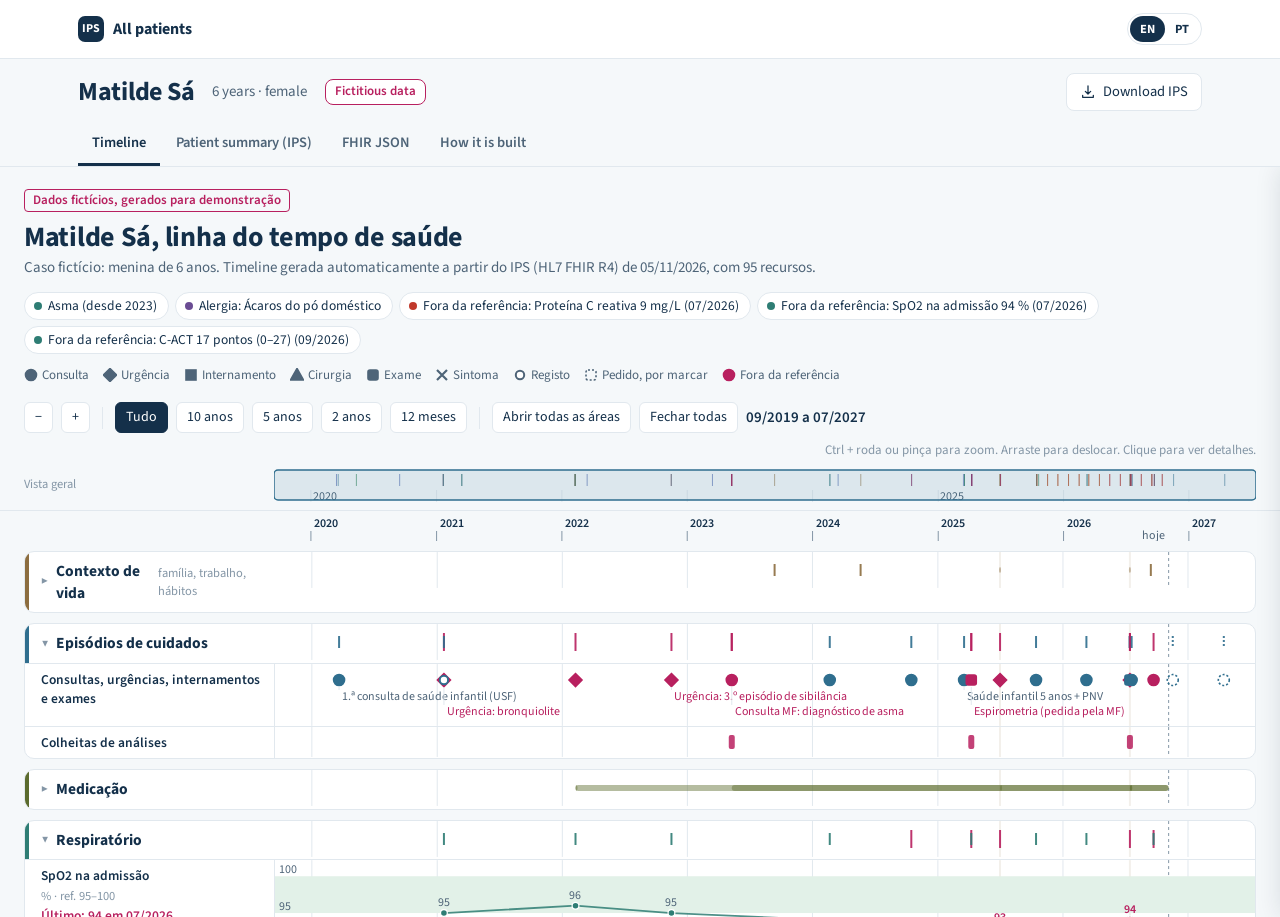
==== patient.html @ 8f0e1347 "Virtual patients: IPS (FHIR R4) to interactive health timeline Five fictitious patients stored as In" ====
<!DOCTYPE html>
<html lang="en">
<head>
<meta charset="utf-8">
<meta name="viewport" content="width=device-width, initial-scale=1">
<title>Virtual patient · IPS → timeline</title>
<link rel="preconnect" href="https://fonts.googleapis.com">
<link href="https://fonts.googleapis.com/css2?family=Source+Sans+3:wght@400;600;700&display=swap" rel="stylesheet">
<link rel="stylesheet" href="assets/app.css">
<link rel="icon" href="data:image/svg+xml,%3Csvg xmlns='http://www.w3.org/2000/svg' viewBox='0 0 32 32'%3E%3Crect width='32' height='32' rx='7' fill='%2314304A'/%3E%3Cpath d='M5 16h22M10 11v10M16 8v16M22 12v8' stroke='white' stroke-width='2.4' stroke-linecap='round'/%3E%3C/svg%3E">
</head>
<body>
<div class="top"><div class="wrap top-in">
  <a class="brand" href="./" id="backLink"><span class="dot">IPS</span><span class="t" data-t="back">All patients</span></a>
  <div class="lang" role="group" aria-label="Language"><button data-lang="en" aria-pressed="true">EN</button><button data-lang="pt" aria-pressed="false">PT</button></div>
</div></div>

<div class="wrap">
  <div class="phead">
    <h1 id="pname">…</h1>
    <span class="meta" id="pmeta"></span>
    <span class="fict-note" data-t="fict">Fictitious data</span>
    <div class="tools"><a class="btn" id="dl" download>Download IPS</a></div>
  </div>
  <div class="tabs" role="tablist">
    <button role="tab" id="tab-timeline" aria-controls="timeline" data-tab="timeline" data-t="tTimeline">Timeline</button>
    <button role="tab" id="tab-summary" aria-controls="summary" data-tab="summary" data-t="tSummary">Patient summary (IPS)</button>
    <button role="tab" id="tab-json" aria-controls="json" data-tab="json" data-t="tJson">FHIR JSON</button>
    <button role="tab" id="tab-how" aria-controls="how" data-tab="how" data-t="tHow">How it is built</button>
  </div>
</div>
<div style="border-top:1px solid var(--grid)"></div>

<section class="panel" id="timeline" role="tabpanel" aria-labelledby="tab-timeline"><iframe id="tl-frame" title="Timeline"></iframe></section>
<section class="panel wrap" id="summary" role="tabpanel" aria-labelledby="tab-summary" hidden><div class="ips" id="ipsView"></div></section>
<section class="panel wrap" id="json" role="tabpanel" aria-labelledby="tab-json" hidden>
  <div class="jsonbar">
    <div class="lang" role="group" style="margin-left:0" id="jsonSwitch"><button data-j="ips" aria-pressed="true" data-t="showIps">IPS</button><button data-j="tl" aria-pressed="false" data-t="showTl">Timeline</button></div>
    <button id="copyJson"></button>
    <span class="muted small" data-t="jsonNote"></span>
  </div>
  <pre class="json" id="jsonView"></pre>
</section>
<section class="panel wrap" id="how" role="tabpanel" aria-labelledby="tab-how" hidden><div class="how" id="howView"></div></section>

<script src="assets/app.js"></script>
<script src="assets/ips2timeline.js"></script>
<script src="assets/ips-viewer.js"></script>
<script>
(async function () {
  const { t, esc, I, lang } = APP;
  const id = new URLSearchParams(location.search).get("id") || "matilde-sa";
  const index = await fetch("patients/index.json").then(r => r.json()).catch(() => []);
  const P = index.find(p => p.id === id);
  if (!P) { document.getElementById("pname").textContent = t("err"); return; }
  let ips, tl, jsonMode = "ips";
  try { ips = await fetch(P.ips).then(r => r.json()); } catch (e) { document.getElementById("pname").textContent = t("err"); return; }
  tl = ips2timeline(ips);

  const dl = document.getElementById("dl");
  dl.href = P.ips; dl.setAttribute("download", P.id + "-ips.json");

  function header() {
    document.getElementById("pname").textContent = P.name;
    document.getElementById("pmeta").textContent = `${P.age} ${t("years")} · ${t(P.gender)}`;
    document.title = `${P.name} · ${t("brand")}`;
    dl.innerHTML = I.dl + esc(t("download"));
    document.getElementById("copyJson").innerHTML = I.copy + esc(t("copy"));
  }

  // Timeline: the engine is a standalone page; inject the converted data and load it in an iframe.
  const engine = await fetch("assets/timeline-engine.html").then(r => r.text());
  const payload = JSON.stringify(tl).replace(/<\//g, "<\\/");
  const html = engine.replace("/*DATA_START*/null/*DATA_END*/", () => "/*DATA_START*/" + payload + "/*DATA_END*/");
  document.getElementById("tl-frame").srcdoc = html;

  const renderSummary = () => (document.getElementById("ipsView").innerHTML = renderIPS(ips, lang()));
  function renderJson() {
    const src = JSON.stringify(jsonMode === "ips" ? ips : tl, null, 2);
    const hl = esc(src).replace(/(&quot;(?:[^&]|&(?!quot;))*?&quot;)(\s*:)?|\b(-?\d+(?:\.\d+)?)\b|\b(true|false|null)\b/g,
      (m, s, colon, n, b) => s ? `<span class="${colon ? "k" : "s"}">${s}</span>${colon || ""}` : n ? `<span class="n">${n}</span>` : `<span class="b">${b}</span>`);
    document.getElementById("jsonView").innerHTML = hl;
    document.querySelectorAll("#jsonSwitch button").forEach(b => b.setAttribute("aria-pressed", String(b.dataset.j === jsonMode)));
  }
  document.getElementById("jsonSwitch").addEventListener("click", e => { const b = e.target.closest("button"); if (b) { e.stopPropagation(); jsonMode = b.dataset.j; renderJson(); } });
  document.getElementById("copyJson").addEventListener("click", async e => {
    try { await navigator.clipboard.writeText(JSON.stringify(jsonMode === "ips" ? ips : tl, null, 2)); e.currentTarget.innerHTML = I.copy + esc(t("copied")); } catch (_) {}
  });

  function renderHow() {
    const counts = {};
    ips.entry.forEach(e => (counts[e.resource.resourceType] = (counts[e.resource.resourceType] || 0) + 1));
    const groups = tl.groups.map(g => `${g.name} (${g.rows.length})`).join(" · ");
    const pt = lang() === "pt";
    document.getElementById("howView").innerHTML = pt ? `
      <div class="sect"><h2>1. O IPS</h2><p class="muted">Um Bundle FHIR do tipo <code>document</code> com ${ips.entry.length} recursos:
        ${Object.entries(counts).map(([k, v]) => `${v} ${k}`).join(", ")}. O primeiro recurso é a <code>Composition</code>, que organiza as secções do IPS (problemas, alergias, medicação, resultados…).</p></div>
      <div class="sect"><h2>2. O conversor</h2><p class="muted"><a href="assets/ips2timeline.js">ips2timeline.js</a> (cerca de 300 linhas) corre no browser e aplica regras explícitas:</p>
        <table class="tbl maptbl"><tbody>
          <tr><td>Encounter</td><td>evento: AMB consulta, EMER urgência, IMP internamento, VR contacto à distância; <code>status=planned</code> → tracejado</td></tr>
          <tr><td>Procedure · DiagnosticReport</td><td>evento cirurgia / exame; <code>conclusionCode</code> “Abnormal” → destaque</td></tr>
          <tr><td>Observation laboratory</td><td>colheitas e séries por analito; <code>referenceRange</code> por colheita (ex.: gravidez)</td></tr>
          <tr><td>Observation outras</td><td>séries; com <code>effectivePeriod</code> → barras por período</td></tr>
          <tr><td>Observation social-history</td><td>períodos de vida e marcos</td></tr>
          <tr><td>MedicationStatement</td><td>barras de medicação</td></tr>
          <tr><td>Condition ativa</td><td>chips de problemas; o código SNOMED CT escolhe a área</td></tr>
          <tr><td>LOINC</td><td>escolhe a área de cada série (HbA1c → metabolismo, NT-proBNP → cardiovascular…)</td></tr>
          <tr><td>AST + ALT + plaquetas</td><td>FIB-4 calculado automaticamente</td></tr>
        </tbody></table></div>
      <div class="sect"><h2>3. A timeline</h2><p class="muted">O resultado (separador JSON → “Dados da timeline”) alimenta o mesmo motor gráfico da timeline de saúde do autor. Áreas criadas para ${esc(P.name)}: ${esc(groups)}.</p></div>
      <div class="sect"><h2>Exercícios para o curso</h2><ul class="muted">
        <li>Pedir a um assistente de IA um novo paciente virtual em IPS, a partir de um cenário clínico em linguagem natural.</li>
        <li>Acrescentar ao conversor uma regra nova (por exemplo, a secção de dispositivos médicos).</li>
        <li>Comparar a timeline com o resumo legível: o que ganha e o que perde cada formato?</li>
        <li>Discutir riscos: códigos errados, coincidências apresentadas como causa, dados sintéticos tomados por reais.</li></ul></div>` : `
      <div class="sect"><h2>1. The IPS</h2><p class="muted">A FHIR <code>document</code> Bundle with ${ips.entry.length} resources:
        ${Object.entries(counts).map(([k, v]) => `${v} ${k}`).join(", ")}. The first resource is the <code>Composition</code>, which organises the IPS sections (problems, allergies, medication, results…).</p></div>
      <div class="sect"><h2>2. The converter</h2><p class="muted"><a href="assets/ips2timeline.js">ips2timeline.js</a> (about 300 lines) runs in the browser and applies explicit rules:</p>
        <table class="tbl maptbl"><tbody>
          <tr><td>Encounter</td><td>event: AMB outpatient visit, EMER emergency, IMP admission, VR remote contact; <code>status=planned</code> → dashed</td></tr>
          <tr><td>Procedure · DiagnosticReport</td><td>surgery / exam event; <code>conclusionCode</code> “Abnormal” → highlighted</td></tr>
          <tr><td>Observation laboratory</td><td>collections and one series per analyte; per-collection <code>referenceRange</code> (e.g. pregnancy)</td></tr>
          <tr><td>Other Observation</td><td>series; with <code>effectivePeriod</code> → bars per period</td></tr>
          <tr><td>Observation social-history</td><td>life periods and milestones</td></tr>
          <tr><td>MedicationStatement</td><td>medication bars</td></tr>
          <tr><td>Active Condition</td><td>problem chips; the SNOMED CT code picks the area</td></tr>
          <tr><td>LOINC</td><td>picks the area for each series (HbA1c → metabolism, NT-proBNP → cardiovascular…)</td></tr>
          <tr><td>AST + ALT + platelets</td><td>FIB-4 computed automatically</td></tr>
        </tbody></table></div>
      <div class="sect"><h2>3. The timeline</h2><p class="muted">The output (JSON tab → “Timeline data”) feeds the same engine as the author's own health timeline. The timeline text is in Portuguese, like the patients. Areas created for ${esc(P.name)}: ${esc(groups)}.</p></div>
      <div class="sect"><h2>Exercises for the course</h2><ul class="muted">
        <li>Ask an AI assistant for a new virtual patient as an IPS, starting from a clinical scenario in plain language.</li>
        <li>Add a new rule to the converter (for example, the medical devices section).</li>
        <li>Compare the timeline with the readable summary: what does each format gain and lose?</li>
        <li>Discuss risks: wrong codes, coincidences presented as causes, synthetic data mistaken for real data.</li></ul></div>`;
  }

  const rendered = {};
  function show(tab) {
    if (!["timeline", "summary", "json", "how"].includes(tab)) tab = "timeline";
    document.querySelectorAll("[data-tab]").forEach(b => b.setAttribute("aria-selected", String(b.dataset.tab === tab)));
    document.querySelectorAll(".panel").forEach(p => (p.hidden = p.id !== tab));
    if (!rendered[tab]) { ({ summary: renderSummary, json: renderJson, how: renderHow }[tab] || (() => {}))(); rendered[tab] = true; }
    if (location.hash !== "#" + tab) history.replaceState(null, "", "#" + tab);
  }
  document.querySelector(".tabs").addEventListener("click", e => { const b = e.target.closest("[data-tab]"); if (b) show(b.dataset.tab); });
  document.addEventListener("langchange", () => { header(); if (rendered.summary) renderSummary(); if (rendered.how) renderHow(); });
  header(); APP.apply();
  show(location.hash.slice(1));
})();
</script>
</body>
</html>
---- assets/app.css ----
/* Virtual patients · IPS → timeline. Same palette as the timeline engine. */
:root {
  --bg: #F5F8FA; --surface: #FFFFFF; --ink: #14304A; --ink2: #4E6478; --ink3: #8496A6;
  --grid: #E1E8EE; --band: #E2F1E8; --point: #2F6E8E; --alert: #B8205F; --ok: #1F7A4D;
  --accent: #2F6E8E; --code-bg: #0F1A24; --code-ink: #D6E2EC;
  --c-blue:#2F6E8E; --c-olive:#5B6B2E; --c-red:#A8323E; --c-ochre:#9A6A12; --c-purple:#6A4C93;
  --c-rust:#B5542C; --c-teal:#2E7D74; --c-green:#1F7A4D; --c-violet:#7A3E9D; --c-coral:#C0392B;
  --c-brown:#8C6D3F; --c-indigo:#3D5BA9; --c-plum:#7B4B7A; --c-slate:#5E6B78;
  --radius: 12px; --shadow: 0 1px 2px rgba(20,48,74,.06), 0 8px 24px rgba(20,48,74,.06);
  color-scheme: light;
}
@media (prefers-color-scheme: dark) {
  :root:not([data-theme="light"]) {
    --bg:#0F1A24; --surface:#152331; --ink:#E4ECF2; --ink2:#A7B8C6; --ink3:#6E8394;
    --grid:#22364A; --band:#183A2C; --point:#7DB7D6; --alert:#FF6FA5; --ok:#6FD39A; --accent:#7DB7D6; --code-bg:#0A131B;
    --c-blue:#7DB7D6; --c-olive:#A9BA6A; --c-red:#F07A84; --c-ochre:#E2B04F; --c-purple:#B59BE0;
    --c-rust:#F0946A; --c-teal:#6CCFC2; --c-green:#6FD39A; --c-violet:#C79BE8; --c-coral:#FF8A75;
    --c-brown:#D9B47A; --c-indigo:#8FA8F0; --c-plum:#D49AD2; --c-slate:#A9B6C2;
    --shadow: 0 1px 2px rgba(0,0,0,.3), 0 8px 24px rgba(0,0,0,.25); color-scheme: dark;
  }
}
* { box-sizing: border-box; }
html, body { margin: 0; background: var(--bg); color: var(--ink); }
body { font: 400 16px/1.5 "Source Sans 3", system-ui, -apple-system, "Segoe UI", Roboto, sans-serif; font-variant-numeric: tabular-nums; }
a { color: var(--point); }
h1, h2, h3 { margin: 0; line-height: 1.15; letter-spacing: -.01em; }
button, .btn { font: inherit; font-size: 14.5px; color: var(--ink); background: var(--surface); border: 1px solid var(--grid); border-radius: 8px;
  padding: 7px 13px; cursor: pointer; display: inline-flex; align-items: center; gap: 7px; text-decoration: none; white-space: nowrap; }
button:hover, .btn:hover { border-color: var(--ink3); }
.btn.primary { background: var(--ink); color: var(--surface); border-color: var(--ink); }
:focus-visible { outline: 2px solid var(--point); outline-offset: 2px; }
svg.i { width: 16px; height: 16px; fill: none; stroke: currentColor; stroke-width: 1.9; stroke-linecap: round; stroke-linejoin: round; flex-shrink: 0; }
.wrap { max-width: 1180px; margin: 0 auto; padding: 0 16px; }
@media (min-width: 720px) { .wrap { padding: 0 28px; } }
.muted { color: var(--ink2); }
.small { font-size: 13.5px; }

/* top bar */
.top { background: var(--surface); border-bottom: 1px solid var(--grid); position: sticky; top: 0; z-index: 30; }
.top-in { display: flex; align-items: center; gap: 14px; min-height: 58px; }
.brand { font-weight: 700; color: var(--ink); text-decoration: none; display: inline-flex; align-items: center; gap: 9px; min-width: 0; }
.brand .dot { width: 26px; height: 26px; border-radius: 7px; background: var(--ink); color: var(--surface); display: grid; place-items: center; font-size: 12px; flex-shrink: 0; }
.brand span.t { overflow: hidden; text-overflow: ellipsis; white-space: nowrap; }
.lang { margin-left: auto; display: inline-flex; border: 1px solid var(--grid); border-radius: 999px; padding: 2px; flex-shrink: 0; }
.lang button { border: 0; border-radius: 999px; padding: 4px 10px; font-size: 12.5px; font-weight: 700; background: transparent; }
.lang button[aria-pressed="true"] { background: var(--ink); color: var(--surface); }

/* home */
.hero { padding: 44px 0 26px; }
.eyebrow { font-size: 13px; font-weight: 700; letter-spacing: .08em; text-transform: uppercase; color: var(--ink3); margin-bottom: 10px; }
.hero h1 { font-size: clamp(30px, 4.6vw, 46px); max-width: 860px; }
.hero p.lead { font-size: 18.5px; color: var(--ink2); max-width: 760px; margin: 14px 0 0; }
.pipeline { display: flex; flex-wrap: wrap; align-items: stretch; gap: 8px; margin: 26px 0 6px; }
.pipeline .step { background: var(--surface); border: 1px solid var(--grid); border-radius: 10px; padding: 10px 14px; flex: 1 1 180px; }
.pipeline .step b { display: block; font-size: 14.5px; }
.pipeline .step span { font-size: 13.5px; color: var(--ink2); }
.pipeline .arrow { align-self: center; color: var(--ink3); font-size: 20px; }
@media (max-width: 720px) { .pipeline .arrow { display: none; } }
h2.sec { font-size: 22px; margin: 34px 0 14px; }
.grid { display: grid; grid-template-columns: repeat(auto-fill, minmax(300px, 1fr)); gap: 16px; }
.card { background: var(--surface); border: 1px solid var(--grid); border-radius: var(--radius); box-shadow: var(--shadow); padding: 18px 18px 16px;
  display: flex; flex-direction: column; gap: 10px; border-top: 4px solid var(--acc, var(--accent)); }
.card h3 { font-size: 21px; }
.card .who { font-size: 14px; color: var(--ink2); }
.card p { margin: 0; font-size: 15px; color: var(--ink2); flex: 1; }
.tags { display: flex; flex-wrap: wrap; gap: 6px; }
.tag { font-size: 12.5px; border: 1px solid var(--grid); border-radius: 999px; padding: 1px 9px; color: var(--ink2); }
.card .actions { display: flex; flex-wrap: wrap; gap: 8px; margin-top: 4px; }
.learn { display: grid; grid-template-columns: repeat(auto-fill, minmax(250px, 1fr)); gap: 14px; }
.learn div { background: var(--surface); border: 1px solid var(--grid); border-radius: 10px; padding: 14px 16px; }
.learn b { display: block; margin-bottom: 4px; }
.learn span { color: var(--ink2); font-size: 15px; }
footer.site { margin: 46px 0 0; padding: 22px 0 34px; border-top: 1px solid var(--grid); color: var(--ink2); font-size: 14px; }
footer.site p { margin: 0 0 6px; }

/* patient page */
.phead { display: flex; flex-wrap: wrap; align-items: center; gap: 10px 18px; padding: 14px 0 0; }
.phead h1 { font-size: 26px; }
.phead .meta { color: var(--ink2); font-size: 15px; }
.phead .tools { margin-left: auto; display: flex; gap: 8px; flex-wrap: wrap; }
.tabs { display: flex; gap: 2px; margin-top: 12px; overflow-x: auto; scrollbar-width: none; }
.tabs button { border: 0; border-bottom: 3px solid transparent; border-radius: 0; background: transparent; padding: 9px 14px; font-weight: 600; color: var(--ink2); }
.tabs button[aria-selected="true"] { color: var(--ink); border-bottom-color: var(--ink); }
.panel[hidden] { display: none; }
#tl-frame { display: block; width: 100%; border: 0; height: calc(100vh - 150px); min-height: 520px; background: var(--bg); }
.fict-note { background: var(--surface); border: 1px solid var(--alert); color: var(--alert); border-radius: 8px; padding: 2px 9px; font-size: 13px; font-weight: 600; }

/* IPS human-readable view */
.ips { padding: 18px 0 40px; display: grid; gap: 16px; }
.pcard { background: var(--surface); border: 1px solid var(--grid); border-radius: var(--radius); padding: 16px 18px; display: grid; grid-template-columns: repeat(auto-fill, minmax(140px, 1fr)); gap: 10px 20px; }
.pcard div b { display: block; font-size: 12.5px; text-transform: uppercase; letter-spacing: .06em; color: var(--ink3); font-weight: 700; }
.sect { background: var(--surface); border: 1px solid var(--grid); border-radius: var(--radius); overflow: hidden; }
.sect > header { display: flex; align-items: baseline; gap: 10px; flex-wrap: wrap; padding: 13px 18px; border-bottom: 1px solid var(--grid); }
.sect > header h2 { font-size: 18.5px; }
.sect > header .loinc { font-size: 12.5px; color: var(--ink3); }
.sect > header .n { margin-left: auto; font-size: 13px; color: var(--ink3); }
.tbl { width: 100%; border-collapse: collapse; font-size: 14.5px; }
.tbl th { text-align: left; font-size: 12.5px; text-transform: uppercase; letter-spacing: .05em; color: var(--ink3); font-weight: 700; padding: 8px 18px; background: var(--bg); }
.tbl td { padding: 9px 18px; border-top: 1px solid var(--grid); vertical-align: top; }
.tbl td.num { white-space: nowrap; }
.tbl .sub { color: var(--ink2); font-size: 13.5px; }
.scroll { overflow-x: auto; }
.code { display: inline-block; font: 600 11.5px/1.5 ui-monospace, SFMono-Regular, Menlo, monospace; border: 1px solid var(--grid); border-radius: 5px; padding: 0 5px; color: var(--ink2); margin: 2px 4px 0 0; white-space: nowrap; }
.flag { font-weight: 700; color: var(--alert); }
.ok { color: var(--ok); }
.spark { width: 90px; height: 24px; vertical-align: middle; }
@media (max-width: 640px) {
  .tbl th, .tbl td { padding: 8px 12px; }
  .hide-sm { display: none; }
  #tl-frame { height: calc(100vh - 190px); }
}

/* JSON / how-it-works */
.jsonbar { display: flex; flex-wrap: wrap; gap: 8px; align-items: center; padding: 16px 0 10px; }
pre.json { background: var(--code-bg); color: var(--code-ink); border-radius: var(--radius); padding: 16px 18px; overflow: auto; max-height: calc(100vh - 230px);
  font: 12.5px/1.55 ui-monospace, SFMono-Regular, Menlo, monospace; margin: 0 0 40px; }
pre.json .k { color: #8FC3E8; } pre.json .s { color: #B9DD9A; } pre.json .n { color: #F2C27A; } pre.json .b { color: #E59ACB; }
.how { padding: 18px 0 40px; display: grid; gap: 16px; max-width: 900px; }
.how .sect { padding: 16px 18px; }
.how ol, .how ul { margin: 8px 0 0; padding-left: 22px; }
.how li { margin: 4px 0; }
.how code { font: 13px ui-monospace, SFMono-Regular, Menlo, monospace; background: var(--bg); border: 1px solid var(--grid); border-radius: 4px; padding: 0 4px; }
.maptbl td:first-child { white-space: nowrap; font-family: ui-monospace, SFMono-Regular, Menlo, monospace; font-size: 13px; }
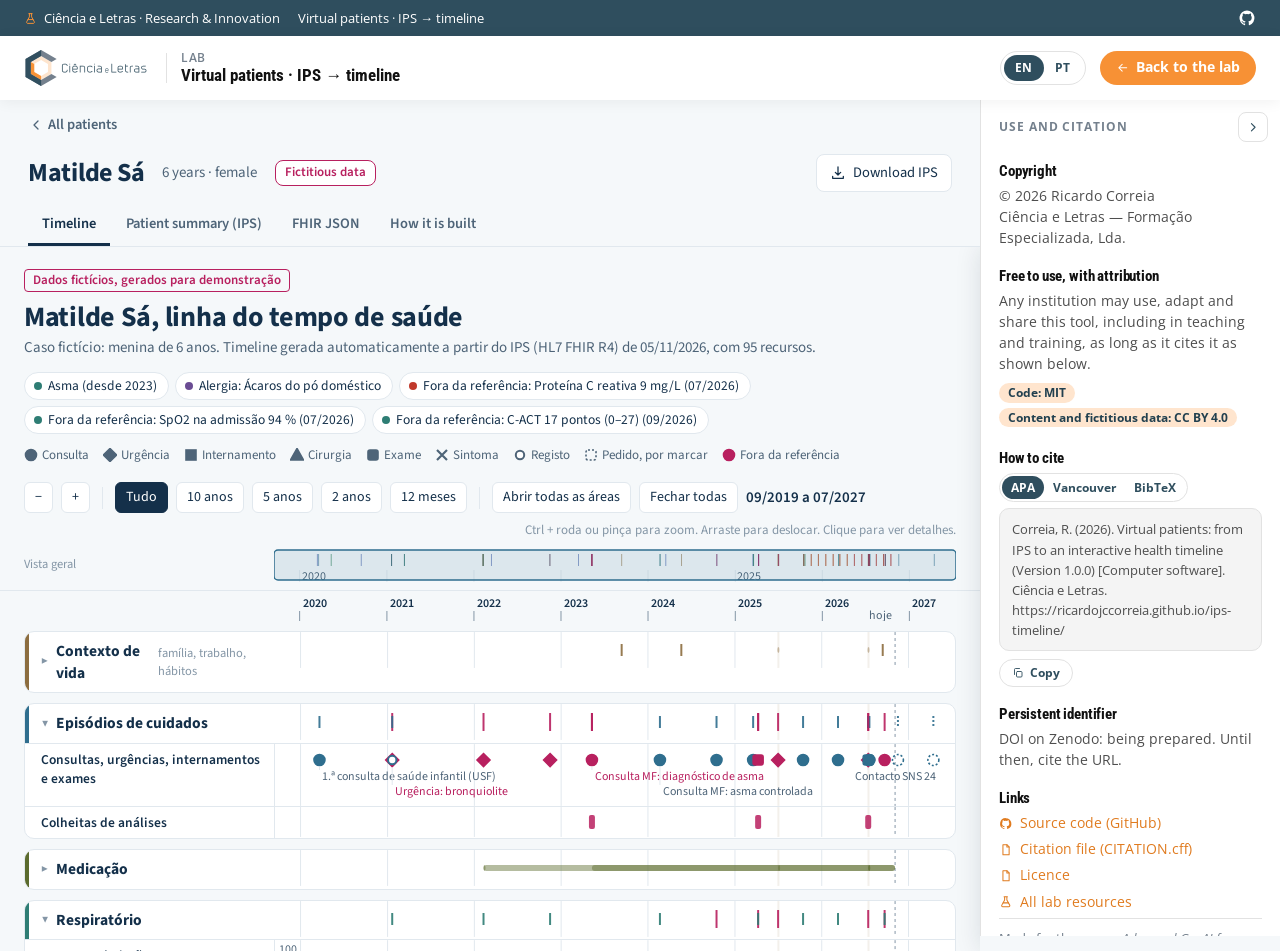
==== commit 9ad007c6: "CeL header with back-to-lab link, use and citation sidebar, citation metadata - Header in the style " ====
--- a/patient.html
+++ b/patient.html
@@ -5,17 +5,17 @@
 <meta name="viewport" content="width=device-width, initial-scale=1">
 <title>Virtual patient · IPS → timeline</title>
 <link rel="preconnect" href="https://fonts.googleapis.com">
-<link href="https://fonts.googleapis.com/css2?family=Source+Sans+3:wght@400;600;700&display=swap" rel="stylesheet">
+<link href="https://fonts.googleapis.com/css2?family=Source+Sans+3:wght@400;600;700&family=Open+Sans:wght@400;600;700&family=Roboto+Condensed:wght@600;700&display=swap" rel="stylesheet">
 <link rel="stylesheet" href="assets/app.css">
-<link rel="icon" href="data:image/svg+xml,%3Csvg xmlns='http://www.w3.org/2000/svg' viewBox='0 0 32 32'%3E%3Crect width='32' height='32' rx='7' fill='%2314304A'/%3E%3Cpath d='M5 16h22M10 11v10M16 8v16M22 12v8' stroke='white' stroke-width='2.4' stroke-linecap='round'/%3E%3C/svg%3E">
+<link rel="stylesheet" href="assets/cel/cel-chrome.css">
+<link rel="icon" href="assets/cel/cel-logo-cores-icon.svg" type="image/svg+xml">
 </head>
 <body>
-<div class="top"><div class="wrap top-in">
-  <a class="brand" href="./" id="backLink"><span class="dot">IPS</span><span class="t" data-t="back">All patients</span></a>
-  <div class="lang" role="group" aria-label="Language"><button data-lang="en" aria-pressed="true">EN</button><button data-lang="pt" aria-pressed="false">PT</button></div>
-</div></div>
+<header id="cel-header"></header>
+<div class="cel-layout"><div class="cel-main">
 
 <div class="wrap">
+  <a class="backlink" href="./" id="backLink"></a>
   <div class="phead">
     <h1 id="pname">…</h1>
     <span class="meta" id="pmeta"></span>
@@ -43,7 +43,11 @@
 </section>
 <section class="panel wrap" id="how" role="tabpanel" aria-labelledby="tab-how" hidden><div class="how" id="howView"></div></section>
 
+</div><aside id="cel-aside"></aside></div>
+
+<script src="assets/cel/tool.js"></script>
 <script src="assets/app.js"></script>
+<script src="assets/cel/cel-chrome.js"></script>
 <script src="assets/ips2timeline.js"></script>
 <script src="assets/ips-viewer.js"></script>
 <script>
@@ -62,6 +66,7 @@
 
   function header() {
     document.getElementById("pname").textContent = P.name;
+    document.getElementById("backLink").innerHTML = I.back + esc(t("back"));
     document.getElementById("pmeta").textContent = `${P.age} ${t("years")} · ${t(P.gender)}`;
     document.title = `${P.name} · ${t("brand")}`;
     dl.innerHTML = I.dl + esc(t("download"));
--- a/assets/app.css
+++ b/assets/app.css
@@ -121,3 +121,9 @@
 .how li { margin: 4px 0; }
 .how code { font: 13px ui-monospace, SFMono-Regular, Menlo, monospace; background: var(--bg); border: 1px solid var(--grid); border-radius: 4px; padding: 0 4px; }
 .maptbl td:first-child { white-space: nowrap; font-family: ui-monospace, SFMono-Regular, Menlo, monospace; font-size: 13px; }
+
+/* inside the CeL layout */
+.backlink { display: inline-flex; align-items: center; gap: 4px; margin-top: 14px; font-size: 14.5px; font-weight: 600; color: var(--ink2); text-decoration: none; }
+.backlink:hover { color: var(--ink); }
+.cel-main #tl-frame { height: calc(100vh - 64px - 132px); }
+.cel-main .wrap { max-width: 1180px; }
--- a/assets/cel/cel-chrome.css
+++ b/assets/cel/cel-chrome.css
@@ -0,0 +1,87 @@
+/* Ciência e Letras chrome for lab tools: header (same line as ciencia-letras.github.io) + copyright/citation sidebar.
+ * Drop-in: needs <header id="cel-header"></header> and <div class="cel-layout"><div class="cel-main">…</div><aside id="cel-aside"></aside></div>. */
+:root {
+  --cel-navy: #2F4E5E; --cel-navy-dark: #22404f; --cel-orange: #F79135; --cel-orange-dark: #e07b1f; --cel-peach: #FFE5CE;
+  --cel-text: #4e4e4e; --cel-line: #e2e2e2; --cel-bg-alt: #f4f4f4; --cel-aside-w: 300px;
+  --cel-title: 'Roboto Condensed', 'Segoe UI', Arial, sans-serif; --cel-body: 'Open Sans', Calibri, Arial, sans-serif;
+}
+.cel-chrome svg { width: 1em; height: 1em; fill: none; stroke: currentColor; stroke-width: 1.8; stroke-linecap: round; stroke-linejoin: round; flex-shrink: 0; }
+.cel-chrome svg.fill { fill: currentColor; stroke: none; }
+.cel-chrome a { text-decoration: none; }
+.cel-chrome :focus-visible { outline: 3px solid var(--cel-orange); outline-offset: 2px; border-radius: 4px; }
+
+/* top bar */
+.cel-topbar { background: var(--cel-navy); color: #fff; font: 400 13px/1 var(--cel-body); }
+.cel-topbar .cel-wrap { display: flex; align-items: center; gap: 18px; min-height: 36px; }
+.cel-topbar a { color: #fff; display: inline-flex; align-items: center; gap: 7px; min-width: 0; }
+.cel-topbar a:hover span { text-decoration: underline; }
+.cel-topbar svg { color: var(--cel-orange); }
+.cel-topbar .cel-gh { margin-left: auto; }
+.cel-topbar .cel-gh svg { color: #fff; width: 18px; height: 18px; }
+.cel-wrap { width: 100%; max-width: 1440px; margin: 0 auto; padding: 0 16px; }
+@media (min-width: 720px) { .cel-wrap { padding: 0 24px; } }
+
+/* header */
+#cel-header { display: contents; }
+.cel-header { position: sticky; top: 0; z-index: 50; background: #fff; box-shadow: 0 2px 14px rgba(0, 0, 0, .06); font-family: var(--cel-body); }
+.cel-header .cel-wrap { display: flex; align-items: center; gap: 18px; min-height: 64px; }
+.cel-brand { display: inline-flex; align-items: center; gap: 14px; min-width: 0; color: #111; }
+.cel-brand img { display: block; height: 38px; width: auto; }
+.cel-brand .cel-sep { width: 1px; height: 30px; background: var(--cel-line); flex-shrink: 0; }
+.cel-brand .cel-tool { font: 700 17px/1.15 var(--cel-title); color: #111; white-space: nowrap; overflow: hidden; text-overflow: ellipsis; }
+.cel-brand .cel-tool small { display: block; font: 600 11.5px/1.3 var(--cel-body); color: #74808D; letter-spacing: .04em; text-transform: uppercase; }
+.cel-nav { margin-left: auto; display: flex; align-items: center; gap: 14px; }
+.cel-back { display: inline-flex; align-items: center; gap: 7px; background: var(--cel-orange); color: #fff; font: 700 13.5px/1 var(--cel-body);
+  padding: 10px 16px; border-radius: 999px; white-space: nowrap; transition: background .15s; }
+.cel-back:hover { background: var(--cel-orange-dark); }
+.cel-lang { display: inline-flex; border: 1px solid var(--cel-line); border-radius: 999px; padding: 3px; }
+.cel-lang button { font: 700 12px/1 var(--cel-body); letter-spacing: .5px; color: var(--cel-navy); background: transparent; border: 0; padding: 7px 11px; border-radius: 999px; cursor: pointer; }
+.cel-lang button:hover { background: var(--cel-bg-alt); }
+.cel-lang button[aria-pressed="true"] { background: var(--cel-navy); color: #fff; }
+@media (max-width: 900px) { .cel-brand img.cel-logo-h { display: none; } .cel-brand img.cel-logo-i { display: block !important; height: 34px; } }
+@media (max-width: 640px) { .cel-back span { display: none; } .cel-back { padding: 9px 11px; } .cel-brand .cel-tool small { display: none; } .cel-topbar .cel-hide-sm { display: none; } }
+
+/* layout with right sidebar */
+.cel-layout { display: grid; grid-template-columns: minmax(0, 1fr) var(--cel-aside-w); align-items: start; }
+.cel-layout.cel-collapsed { grid-template-columns: minmax(0, 1fr) 46px; }
+.cel-main { min-width: 0; }
+.cel-aside { position: sticky; top: 64px; height: calc(100vh - 64px); overflow-y: auto; background: #fff; border-left: 1px solid var(--cel-line);
+  font: 400 13.5px/1.55 var(--cel-body); color: var(--cel-text); }
+.cel-aside-in { padding: 16px 18px 28px; }
+.cel-aside h2 { font: 700 15px/1.2 var(--cel-title); color: #111; margin: 18px 0 6px; text-transform: none; }
+.cel-aside h2:first-of-type { margin-top: 4px; }
+.cel-aside p { margin: 0 0 8px; }
+.cel-aside a { color: var(--cel-orange-dark); }
+.cel-aside a:hover { text-decoration: underline; }
+.cel-aside-head { display: flex; align-items: center; justify-content: space-between; gap: 8px; padding: 12px 12px 0 18px; }
+.cel-aside-head span { font: 700 11.5px/1 var(--cel-body); letter-spacing: .08em; text-transform: uppercase; color: #74808D; }
+.cel-toggle { border: 1px solid var(--cel-line); background: #fff; border-radius: 8px; width: 30px; height: 30px; display: grid; place-items: center; cursor: pointer; color: var(--cel-navy); padding: 0; }
+.cel-toggle:hover { background: var(--cel-bg-alt); }
+.cel-collapsed .cel-aside-in, .cel-collapsed .cel-aside-head span { display: none; }
+.cel-collapsed .cel-aside-head { flex-direction: column; padding: 10px 7px; }
+.cel-rail { display: none; writing-mode: vertical-rl; transform: rotate(180deg); font: 700 12px/1 var(--cel-body); letter-spacing: .08em; text-transform: uppercase; color: var(--cel-navy);
+  margin: 14px auto 0; background: none; border: 0; cursor: pointer; padding: 0; }
+.cel-collapsed .cel-rail { display: block; }
+.cel-pill { display: inline-block; font: 700 11.5px/1.5 var(--cel-body); border-radius: 999px; padding: 1px 9px; margin: 0 4px 4px 0; background: var(--cel-peach); color: var(--cel-navy-dark); }
+.cel-cite { background: var(--cel-bg-alt); border: 1px solid var(--cel-line); border-radius: 10px; padding: 10px 12px; font-size: 13px; word-break: break-word; white-space: pre-wrap; margin: 6px 0 8px; }
+.cel-cite.mono { font: 12px/1.5 ui-monospace, SFMono-Regular, Menlo, monospace; }
+.cel-fmt { display: inline-flex; border: 1px solid var(--cel-line); border-radius: 999px; padding: 2px; }
+.cel-fmt button { font: 700 11.5px/1 var(--cel-body); border: 0; background: transparent; padding: 6px 9px; border-radius: 999px; color: var(--cel-navy); cursor: pointer; }
+.cel-fmt button[aria-pressed="true"] { background: var(--cel-navy); color: #fff; }
+.cel-copy { display: inline-flex; align-items: center; gap: 6px; border: 1px solid var(--cel-line); background: #fff; color: var(--cel-navy); border-radius: 999px; font: 700 12px/1 var(--cel-body); padding: 7px 12px; cursor: pointer; }
+.cel-copy:hover { background: var(--cel-bg-alt); }
+.cel-links { list-style: none; padding: 0; margin: 4px 0 0; }
+.cel-links li { margin: 3px 0; }
+.cel-links a { display: inline-flex; align-items: center; gap: 7px; }
+.cel-doi { display: inline-flex; border-radius: 5px; overflow: hidden; font: 700 11.5px/1.7 var(--cel-body); }
+.cel-doi b { background: #555; color: #fff; padding: 0 7px; } .cel-doi span { background: #0a7bbc; color: #fff; padding: 0 7px; }
+.cel-note { font-size: 12.5px; color: #74808D; border-top: 1px solid var(--cel-line); padding-top: 10px; margin-top: 16px; }
+@media (max-width: 1100px) {
+  .cel-layout, .cel-layout.cel-collapsed { grid-template-columns: minmax(0, 1fr); }
+  .cel-aside { position: static; height: auto; border-left: 0; border-top: 1px solid var(--cel-line); }
+  .cel-aside-in { max-width: 760px; }
+  .cel-toggle, .cel-rail { display: none !important; }
+  .cel-collapsed .cel-aside-in, .cel-collapsed .cel-aside-head span { display: block; }
+  .cel-collapsed .cel-aside-head { flex-direction: row; padding: 12px 12px 0 18px; }
+}
+@media print { .cel-topbar, .cel-header, .cel-toggle { display: none; } .cel-layout { display: block; } .cel-aside { position: static; height: auto; } }
